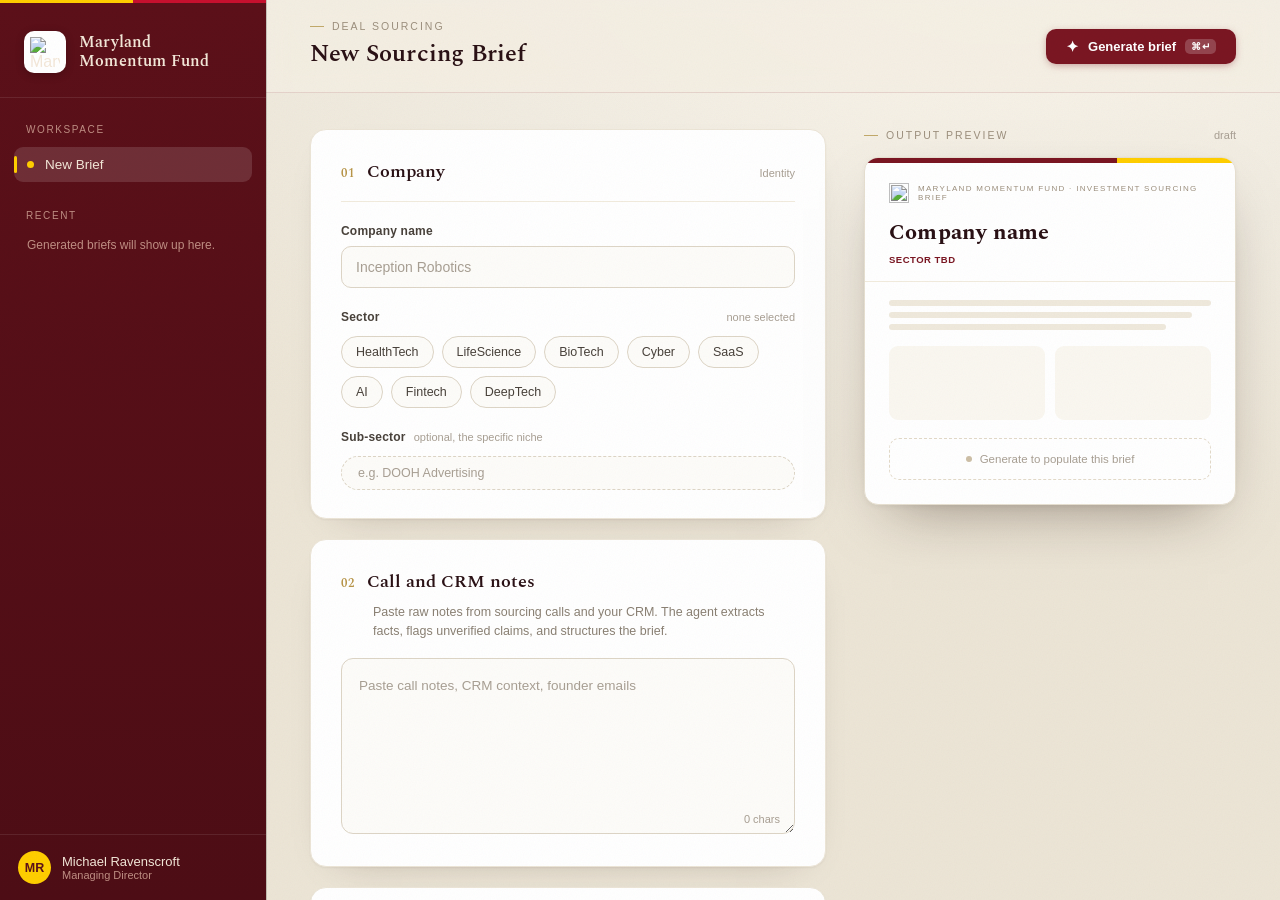
==== templates/index.html @ 8eee21df "add sector picker to the company card" ====
<!DOCTYPE html>
<html lang="en">
<head>
  <meta charset="utf-8">
  <meta name="viewport" content="width=device-width, initial-scale=1">
  <title>MMF Sourcing Brief Generator</title>
  <link rel="preconnect" href="https://fonts.googleapis.com">
  <link rel="preconnect" href="https://fonts.gstatic.com" crossorigin>
  <link href="https://fonts.googleapis.com/css2?family=Spectral:ital,wght@0,400;0,500;0,600;0,700;1,400&display=swap" rel="stylesheet">
  <link rel="stylesheet" href="/static/styles.css">
</head>
<body>
  <div class="grain"></div>
  <div class="app">

    <!-- sidebar -->
    <aside class="sidebar">
      <div class="sidebar_rule"></div>
      <div class="brand">
        <div class="brand_logo"><img src="/logo.png" alt="Maryland Momentum Fund"></div>
        <div class="brand_name"><span>Maryland</span><span>Momentum Fund</span></div>
      </div>

     <nav class="nav">
        <div class="nav_label">Workspace</div>
        <div class="nav_item active"><span class="nav_dot"></span> New Brief</div>
      </nav>

      <div class="recent">
        <div class="nav_label">Recent</div>
        <div class="recent_empty">Generated briefs will show up here.</div>
      </div>

      <div class="user">
        <div class="user_badge">MR</div>
        <div>
          <div class="user_name">Michael Ravenscroft</div>
          <div class="user_role">Managing Director</div>
        </div>
      </div>
    </aside>

    <!-- main -->
    <main class="main">
      <div class="topbar">
        <div class="topbar_head">
          <div class="eyebrow"><span class="eyebrow_tick"></span> Deal Sourcing</div>
          <h1>New Sourcing Brief</h1>
        </div>
        <button id="generate_btn" class="btn_primary" type="button">
          <span class="star">&#10022;</span>
          <span id="generate_label">Generate brief</span>
          <span class="kbd">&#8984;&#8629;</span>
        </button>
      </div>

      <div class="grid">

        <!-- form column -->
        <div class="form_col">

          <!-- 01 company -->
          <section class="card c1">
            <div class="card_head ruled">
              <span class="card_num">01</span>
              <h2 class="card_title">Company</h2>
              <span class="card_aside">Identity</span>
            </div>
            <label class="field">
              <span class="field_label">Company name</span>
              <input id="company" class="input" type="text" placeholder="Inception Robotics" autocomplete="off">
            </label>

            <div class="sector_row">
              <div class="sector_head">
                <span class="sector_label">Sector</span>
                <span id="sector_count" class="sector_count">none selected</span>
              </div>
              <div id="sector_chips" class="chips">
                <button class="chip" type="button" data-sector="HealthTech">HealthTech</button>
                <button class="chip" type="button" data-sector="LifeScience">LifeScience</button>
                <button class="chip" type="button" data-sector="BioTech">BioTech</button>
                <button class="chip" type="button" data-sector="Cyber">Cyber</button>
                <button class="chip" type="button" data-sector="SaaS">SaaS</button>
                <button class="chip" type="button" data-sector="AI">AI</button>
                <button class="chip" type="button" data-sector="Fintech">Fintech</button>
                <button class="chip" type="button" data-sector="DeepTech">DeepTech</button>
              </div>
            </div>

            <div class="subsector_row">
              <div class="subsector_head">
                <span class="sector_label">Sub-sector</span>
                <span class="subsector_hint">optional, the specific niche</span>
              </div>
              <input id="sector_sub" class="sub_input" type="text" placeholder="e.g. DOOH Advertising" autocomplete="off">
            </div>
          </section>

          <!-- 02 notes -->
          <section class="card c2">
            <div class="card_head">
              <span class="card_num">02</span>
              <h2 class="card_title">Call and CRM notes</h2>
            </div>
            <p class="card_sub">Paste raw notes from sourcing calls and your CRM. The agent extracts facts, flags unverified claims, and structures the brief.</p>
            <div class="notes_wrap">
              <textarea id="notes" class="textarea" placeholder="Paste call notes, CRM context, founder emails"></textarea>
              <div id="charcount" class="charcount">0 chars</div>
            </div>
          </section>

          <!-- 03 data room -->
          <section class="card c3">
            <div class="card_head">
              <span class="card_num">03</span>
              <h2 class="card_title">Data room</h2>
              <span id="file_summary" class="card_aside">no file</span>
            </div>
            <p class="card_sub">Attach a pitch deck or memo as a PDF. Office files are not read, export them to PDF first.</p>

            <div id="dropzone" class="dropzone">
              <div class="dropzone_icon">&#8593;</div>
              <div class="dropzone_main">Drop a PDF or <span class="link">browse</span></div>
              <div class="dropzone_hint">PDF only, up to 50 MB</div>
            </div>
            <input id="deck_input" type="file" accept="application/pdf" class="hidden">

            <div id="file_list" class="file_list"></div>
          </section>

        </div>

        <!-- preview column -->
        <div class="preview_col">
          <div class="preview_head">
            <span class="eyebrow"><span class="eyebrow_tick"></span> Output preview</span>
            <span id="preview_meta" class="preview_meta">draft</span>
          </div>

          <div class="doc_card">
            <div class="doc_rule"></div>
            <div class="doc_header">
              <div class="doc_brandline">
                <img src="/logo.png" alt="">
                <span>Maryland Momentum Fund &middot; Investment Sourcing Brief</span>
              </div>
              <div id="doc_name" class="doc_name">Company name</div>
              <div id="doc_sector" class="doc_sector">SECTOR TBD</div>
            </div>

            <!-- idle -->
            <div id="state_idle" class="doc_body">
              <div class="skeleton_lines">
                <div class="skeleton_line" style="width:100%"></div>
                <div class="skeleton_line" style="width:94%"></div>
                <div class="skeleton_line" style="width:86%"></div>
              </div>
              <div class="skeleton_blocks">
                <div class="skeleton_block"></div>
                <div class="skeleton_block"></div>
              </div>
              <div class="skeleton_note"><span class="dot"></span> Generate to populate this brief</div>
            </div>

            <!-- working -->
            <div id="state_working" class="doc_body hidden">
              <div class="working_bar"><i></i></div>
              <div class="working_label">Synthesizing brief. This can take up to 90 seconds.</div>
            </div>

            <!-- error -->
            <div id="state_error" class="doc_body hidden">
              <p id="error_text" class="error_box"></p>
            </div>

            <!-- done -->
            <div id="state_done" class="hidden">
              <embed id="pdf_embed" class="embed_frame" type="application/pdf">
            </div>
          </div>
        </div>

      </div>
    </main>
  </div>

  <script src="/static/app.js"></script>
</body>
</html>
---- static/styles.css ----
/*
MMF sourcing brief generator. Web front end styles.

Ports the approved mockup into reusable classes. Palette and type are fixed
here so the page reads as one branded surface. Maroon and gold are the fund
marks, Spectral is the display face, and the cards float on a warm cream field.
*/

/* design tokens */
:root {
  --bg: #f1ece1;
  --ink: #211d1a;
  --ink_soft: #48413a;
  --muted: #8a8073;
  --faint: #a89f93;
  --line: #ece5d7;
  --field_line: #ddd5c6;
  --field_bg: #fdfcf9;
  --card: #ffffff;
  --maroon: #7a1622;
  --maroon_deep: #5c1019;
  --maroon_deeper: #4d0d15;
  --gold: #ffce00;
  --gold_ink: #b89548;
  --gold_rule: #c2a96a;
  --green: #1f7a4d;
  --side_text: #f3e7d8;
  --side_muted: #bf8e83;
  --serif: 'Spectral', Georgia, serif;
  --sans: 'Helvetica Neue', Helvetica, Arial, sans-serif;
}

/* base reset */
* { box-sizing: border-box; }
html, body { margin: 0; padding: 0; }
body {
  font-family: var(--sans);
  color: var(--ink);
  background:
    radial-gradient(1100px 620px at 78% -8%, #fbf6ec 0%, #f1ece1 52%, #ece5d6 100%);
  min-height: 100vh;
}
::placeholder { color: var(--faint); }
textarea, input, button, select { font-family: inherit; }
textarea:focus, input:focus { outline: none; }
button { font-family: inherit; }

/* keyframes */
@keyframes mmf_up { from { opacity: 0; transform: translateY(14px); } to { opacity: 1; transform: translateY(0); } }
@keyframes mmf_fade { from { opacity: 0; } to { opacity: 1; } }
@keyframes mmf_spin { to { transform: rotate(360deg); } }
@keyframes mmf_indeterminate {
  0% { left: -40%; width: 40%; }
  50% { left: 30%; width: 45%; }
  100% { left: 100%; width: 40%; }
}
@media (prefers-reduced-motion: reduce) {
  * { animation: none !important; transition: none !important; }
}

/* page frame */
.app {
  display: flex;
  min-height: 100vh;
  width: 100%;
  position: relative;
}

/* grain overlay */
.grain {
  position: fixed;
  inset: 0;
  pointer-events: none;
  z-index: 50;
  opacity: 0.05;
  mix-blend-mode: multiply;
  background-image: url('data:image/svg+xml;utf8,<svg xmlns=%22http://www.w3.org/2000/svg%22 width=%22160%22 height=%22160%22><filter id=%22n%22><feTurbulence type=%22fractalNoise%22 baseFrequency=%220.85%22 numOctaves=%222%22 stitchTiles=%22stitch%22/></filter><rect width=%22100%25%22 height=%22100%25%22 filter=%22url(%23n)%22/></svg>');
}

/* sidebar */
.sidebar {
  width: 266px;
  flex: none;
  background: linear-gradient(180deg, var(--maroon_deep) 0%, var(--maroon_deeper) 100%);
  color: var(--side_text);
  display: flex;
  flex-direction: column;
  position: relative;
  z-index: 2;
  box-shadow: 1px 0 0 rgba(0,0,0,0.18);
}
.sidebar_rule {
  height: 3px;
  background: linear-gradient(90deg, var(--gold) 0 50%, #c8102e 50% 100%);
}
.brand {
  padding: 28px 24px 24px;
  display: flex;
  align-items: center;
  gap: 13px;
  border-bottom: 1px solid rgba(255,255,255,0.09);
}
.brand_logo {
  width: 42px;
  height: 42px;
  flex: none;
  background: #fff;
  border-radius: 10px;
  display: flex;
  align-items: center;
  justify-content: center;
  box-shadow: 0 2px 8px rgba(0,0,0,0.22);
}
.brand_logo img { width: 30px; height: 30px; display: block; }
.brand_name { line-height: 1.16; }
.brand_name span {
  display: block;
  font-family: var(--serif);
  font-weight: 600;
  font-size: 16px;
  letter-spacing: 0.2px;
}
.nav { padding: 20px 14px 8px; display: flex; flex-direction: column; gap: 3px; }
.nav_label {
  font-size: 10px;
  letter-spacing: 1.6px;
  text-transform: uppercase;
  color: var(--side_muted);
  padding: 6px 12px 9px;
}
.nav_item {
  display: flex;
  align-items: center;
  gap: 11px;
  padding: 10px 13px;
  border-radius: 9px;
  color: #e7d3c4;
  font-size: 13.5px;
  cursor: pointer;
  transition: background .14s;
  position: relative;
}
.nav_item:hover { background: rgba(255,255,255,0.07); }
.nav_item.active { background: rgba(255,255,255,0.13); font-weight: 500; color: var(--side_text); }
.nav_item.active::before {
  content: "";
  position: absolute;
  left: 0; top: 9px; bottom: 9px;
  width: 3px; border-radius: 3px;
  background: var(--gold);
}
.nav_dot { width: 7px; height: 7px; border-radius: 50%; background: rgba(255,255,255,0.32); }
.nav_item.active .nav_dot { background: var(--gold); }
.recent { padding: 14px 14px; }
.recent_empty {
  font-size: 12px;
  color: var(--side_muted);
  padding: 6px 13px 10px;
  line-height: 1.5;
}
.user {
  margin-top: auto;
  padding: 16px 18px;
  border-top: 1px solid rgba(255,255,255,0.09);
  display: flex;
  align-items: center;
  gap: 11px;
}
.user_badge {
  width: 33px; height: 33px;
  border-radius: 50%;
  background: var(--gold);
  color: var(--maroon_deep);
  display: flex; align-items: center; justify-content: center;
  font-weight: 700; font-size: 12.5px;
}
.user_name { font-size: 13px; font-weight: 500; color: var(--side_text); }
.user_role { font-size: 11px; color: var(--side_muted); }

/* main column */
.main {
  flex: 1;
  min-width: 0;
  max-height: 100vh;
  overflow-y: auto;
  position: relative;
  z-index: 1;
}
.topbar {
  display: flex;
  align-items: center;
  justify-content: space-between;
  padding: 20px 44px;
  border-bottom: 1px solid rgba(122,22,34,0.12);
  background: rgba(244,239,229,0.78);
  position: sticky;
  top: 0;
  backdrop-filter: saturate(150%) blur(10px);
  z-index: 8;
}
.eyebrow {
  font-size: 10.5px;
  letter-spacing: 2px;
  text-transform: uppercase;
  color: #9c8f7d;
  display: flex;
  align-items: center;
  gap: 8px;
}
.eyebrow_tick { width: 14px; height: 1px; background: var(--gold_rule); }
.topbar h1 {
  font-family: var(--serif);
  font-weight: 600;
  font-size: 24px;
  margin: 4px 0 0;
  color: #2a1115;
  letter-spacing: 0.2px;
}
.topbar_head { animation: mmf_up .55s .02s both; }

/* buttons */
.btn_primary {
  border: none;
  background: var(--maroon);
  color: #fff;
  font-size: 13px;
  font-weight: 600;
  padding: 10px 20px;
  border-radius: 10px;
  cursor: pointer;
  display: flex;
  align-items: center;
  gap: 9px;
  box-shadow: 0 2px 8px -2px rgba(122,22,34,0.5);
  transition: filter .14s;
  animation: mmf_up .55s .06s both;
}
.btn_primary:hover { filter: brightness(1.06); }
.btn_primary:disabled { background: #9b6a72; cursor: default; filter: none; }
.btn_primary .star { font-size: 15px; line-height: 1; }
.btn_primary .ring {
  width: 13px; height: 13px;
  border-radius: 50%;
  border: 2px solid #fff;
  border-top-color: transparent;
  display: inline-block;
  animation: mmf_spin .7s linear infinite;
}
.kbd {
  font-size: 10px;
  font-weight: 600;
  background: rgba(255,255,255,0.2);
  border-radius: 5px;
  padding: 2px 6px;
  letter-spacing: 0.4px;
}

/* content grid */
.grid {
  display: grid;
  grid-template-columns: minmax(0,1fr) 372px;
  gap: 38px;
  padding: 36px 44px 72px;
  align-items: start;
  max-width: 1320px;
}
.form_col { display: flex; flex-direction: column; gap: 20px; }

/* cards */
.card {
  background: var(--card);
  border: 1px solid var(--line);
  border-radius: 16px;
  padding: 28px 30px;
  box-shadow: 0 1px 2px rgba(40,28,12,0.05), 0 14px 40px -30px rgba(40,20,8,0.4);
  transition: box-shadow .2s;
  animation: mmf_up .6s both;
}
.card:hover { box-shadow: 0 1px 2px rgba(40,28,12,0.05), 0 22px 50px -28px rgba(40,20,8,0.45); }
.card.c1 { animation-delay: .08s; }
.card.c2 { animation-delay: .14s; }
.card.c3 { animation-delay: .2s; }
.card_head {
  display: flex;
  align-items: baseline;
  gap: 12px;
  margin-bottom: 8px;
}
.card_head.ruled {
  margin-bottom: 22px;
  padding-bottom: 16px;
  border-bottom: 1px solid #f1ebdd;
}
.card_num {
  font-family: var(--serif);
  font-size: 12px;
  font-weight: 600;
  color: var(--gold_ink);
  letter-spacing: 1px;
}
.card_title {
  font-family: var(--serif);
  font-size: 18px;
  font-weight: 600;
  margin: 0;
  color: #2a1115;
}
.card_aside { margin-left: auto; font-size: 11px; color: var(--faint); }
.card_sub {
  margin: 0 0 16px 32px;
  font-size: 12.5px;
  color: var(--muted);
  line-height: 1.55;
}

/* fields */
.field { display: flex; flex-direction: column; gap: 8px; }
.field_label {
  font-size: 12px;
  font-weight: 600;
  color: var(--ink_soft);
  letter-spacing: 0.2px;
}
.input {
  border: 1px solid var(--field_line);
  border-radius: 10px;
  padding: 12px 14px;
  font-size: 14px;
  color: var(--ink);
  background: var(--field_bg);
  transition: all .14s;
  width: 100%;
}
.input:focus {
  border-color: var(--maroon);
  box-shadow: 0 0 0 3px rgba(122,22,34,0.10);
  background: #fff;
}
.notes_wrap { position: relative; }
.textarea {
  width: 100%;
  min-height: 176px;
  resize: vertical;
  border: 1px solid var(--field_line);
  border-radius: 12px;
  padding: 16px 17px;
  font-size: 13.5px;
  line-height: 1.65;
  color: var(--ink);
  background: var(--field_bg);
  transition: all .14s;
}
.textarea:focus {
  border-color: var(--maroon);
  box-shadow: 0 0 0 3px rgba(122,22,34,0.10);
  background: #fff;
}
.charcount {
  position: absolute;
  right: 15px;
  bottom: 13px;
  font-size: 11px;
  color: var(--faint);
}

/* data room dropzone */
.dropzone {
  border: 1.5px dashed #d3c7b1;
  border-radius: 13px;
  background: #fbf9f3;
  padding: 26px;
  text-align: center;
  cursor: pointer;
  transition: all .15s;
}
.dropzone:hover { border-color: var(--maroon); background: #fbf3ec; }
.dropzone.over { border-color: var(--maroon); background: #fbf3ec; }
.dropzone_icon {
  width: 44px; height: 44px;
  border-radius: 11px;
  background: #f1ece0;
  display: flex; align-items: center; justify-content: center;
  margin: 0 auto 12px;
  font-size: 20px;
  color: var(--maroon);
}
.dropzone_main { font-size: 13.5px; color: #3f372f; font-weight: 500; }
.dropzone_main .link { color: var(--maroon); text-decoration: underline; }
.dropzone_hint { font-size: 11.5px; color: var(--faint); margin-top: 5px; }
.file_list { display: flex; flex-direction: column; gap: 9px; margin-top: 16px; }
.file_row {
  display: flex;
  align-items: center;
  gap: 13px;
  border: 1px solid var(--line);
  border-radius: 11px;
  padding: 12px 14px;
  background: var(--field_bg);
  animation: mmf_fade .3s both;
}
.file_ext {
  width: 38px; height: 38px;
  flex: none;
  border-radius: 9px;
  background: #f3ece0;
  color: var(--maroon);
  display: flex; align-items: center; justify-content: center;
  font-size: 10px; font-weight: 700; letter-spacing: 0.5px;
}
.file_meta { flex: 1; min-width: 0; }
.file_name {
  font-size: 13px; font-weight: 500; color: #2c2620;
  white-space: nowrap; overflow: hidden; text-overflow: ellipsis;
}
.file_sub { font-size: 11px; color: var(--faint); margin-top: 2px; }
.file_remove {
  border: none; background: none;
  color: #b9afa0; cursor: pointer;
  font-size: 18px; line-height: 1;
  padding: 4px; border-radius: 6px;
  transition: all .12s;
}
.file_remove:hover { background: #f3ece0; color: var(--maroon); }

/* preview column */
.preview_col {
  position: sticky;
  top: 100px;
  display: flex;
  flex-direction: column;
  gap: 16px;
  animation: mmf_up .6s .3s both;
}
.preview_head {
  display: flex;
  align-items: center;
  justify-content: space-between;
}
.preview_meta { font-size: 11px; color: var(--faint); }
.doc_card {
  background: #fff;
  border: 1px solid #e6dfd0;
  border-radius: 14px;
  box-shadow: 0 24px 60px -28px rgba(40,20,8,0.5), 0 2px 6px rgba(40,20,8,0.06);
  overflow: hidden;
  position: relative;
}
.doc_rule { height: 5px; background: linear-gradient(90deg, var(--maroon) 0 68%, var(--gold) 68% 100%); }
.doc_header { padding: 20px 24px 14px; border-bottom: 1px solid #f1ebdd; }
.doc_brandline { display: flex; align-items: center; gap: 9px; }
.doc_brandline img { width: 20px; height: 20px; }
.doc_brandline span {
  font-size: 8px; letter-spacing: 1.3px;
  color: #9c8f7d; text-transform: uppercase;
}
.doc_name {
  font-family: var(--serif);
  font-size: 22px; font-weight: 700;
  color: #2a1115; margin-top: 13px;
  letter-spacing: 0.2px;
}
.doc_sector {
  font-size: 9.5px; color: var(--maroon);
  font-weight: 600; letter-spacing: 0.5px;
  margin-top: 4px; line-height: 1.5;
}

/* preview body states */
.doc_body { padding: 18px 24px 24px; }
.skeleton_lines { display: flex; flex-direction: column; gap: 6px; }
.skeleton_line { height: 6px; border-radius: 3px; background: #efe9dc; }
.skeleton_blocks { display: grid; grid-template-columns: 1fr 1fr; gap: 10px; margin-top: 16px; }
.skeleton_block { background: #faf7f0; border-radius: 9px; height: 74px; }
.skeleton_note {
  margin-top: 18px;
  display: flex; align-items: center; justify-content: center;
  gap: 8px; padding: 14px;
  border: 1px dashed #e2d9c8; border-radius: 10px;
  color: var(--faint); font-size: 11.5px;
}
.skeleton_note .dot { width: 6px; height: 6px; border-radius: 50%; background: #cdbfa6; }

.working_bar {
  position: relative;
  height: 4px;
  border-radius: 3px;
  background: #f1ebdd;
  overflow: hidden;
}
.working_bar i {
  position: absolute;
  top: 0; bottom: 0;
  border-radius: 3px;
  background: linear-gradient(90deg, var(--maroon), #b8860b);
  animation: mmf_indeterminate 1.3s ease-in-out infinite;
}
.working_label {
  font-size: 11px;
  color: #9c8f7d;
  margin-top: 9px;
  letter-spacing: 0.3px;
}

.embed_frame {
  width: 100%;
  height: 540px;
  border: none;
  display: block;
  background: #f6f1e7;
}
.error_box {
  margin: 0;
  padding: 14px 16px;
  border: 1px solid #e7c9c1;
  border-radius: 10px;
  background: #fbf1ee;
  color: #7a1622;
  font-size: 12.5px;
  line-height: 1.5;
}

/* utility to toggle states */
.hidden { display: none !important; }

/* responsive */
@media (max-width: 1080px) {
  .grid { grid-template-columns: 1fr; }
  .preview_col { position: static; top: auto; }
}
@media (max-width: 720px) {
  .sidebar { display: none; }
  .topbar { padding: 16px 20px; }
  .grid { padding: 24px 20px 56px; }
}

/* sector picker */
.sector_row { margin-top: 22px; }
.sector_head { display: flex; align-items: center; justify-content: space-between; margin-bottom: 12px; }
.sector_label { font-size: 12px; font-weight: 600; color: var(--ink_soft); letter-spacing: 0.2px; }
.sector_count { font-size: 11px; color: var(--faint); }
.chips { display: flex; flex-wrap: wrap; gap: 8px; }
.chip {
  border: 1px solid var(--field_line);
  background: var(--field_bg);
  color: var(--ink_soft);
  font-size: 12.5px;
  font-weight: 500;
  padding: 8px 14px;
  border-radius: 999px;
  cursor: pointer;
  transition: all .14s;
}
.chip:hover { border-color: var(--maroon); color: var(--maroon); }
.chip.active {
  background: var(--maroon);
  border-color: var(--maroon);
  color: #fff;
  box-shadow: 0 2px 8px -3px rgba(122,22,34,0.5);
}
.subsector_row { margin-top: 22px; }
.subsector_head { display: flex; align-items: baseline; gap: 8px; margin-bottom: 12px; }
.subsector_hint { font-size: 11px; color: var(--faint); }
.sub_input {
  width: 100%;
  border: 1px dashed var(--field_line);
  border-radius: 999px;
  padding: 9px 16px;
  font-size: 12.5px;
  color: var(--ink);
  background: var(--field_bg);
  transition: all .14s;
}
.sub_input:focus {
  border-style: solid;
  border-color: var(--maroon);
  box-shadow: 0 0 0 3px rgba(122,22,34,0.10);
  background: #fff;
}
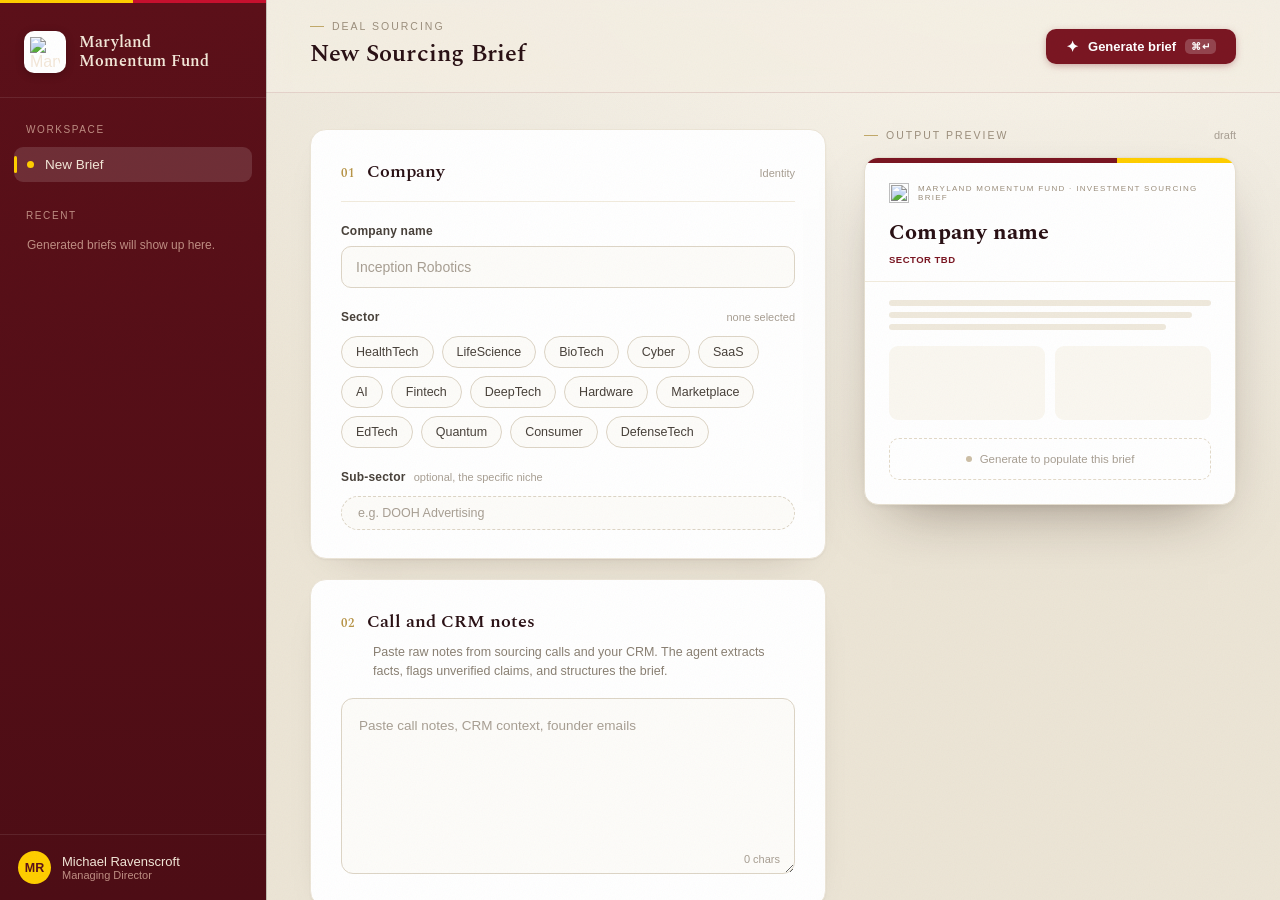
==== commit 79753bee: "add more sector options" ====
--- a/templates/index.html
+++ b/templates/index.html
@@ -85,6 +85,12 @@
                 <button class="chip" type="button" data-sector="AI">AI</button>
                 <button class="chip" type="button" data-sector="Fintech">Fintech</button>
                 <button class="chip" type="button" data-sector="DeepTech">DeepTech</button>
+                <button class="chip" type="button" data-sector="Hardware">Hardware</button>
+                <button class="chip" type="button" data-sector="Marketplace">Marketplace</button>
+                <button class="chip" type="button" data-sector="EdTech">EdTech</button>
+                <button class="chip" type="button" data-sector="Quantum">Quantum</button>
+                <button class="chip" type="button" data-sector="Consumer">Consumer</button>
+                <button class="chip" type="button" data-sector="DefenseTech">DefenseTech</button>
               </div>
             </div>
 
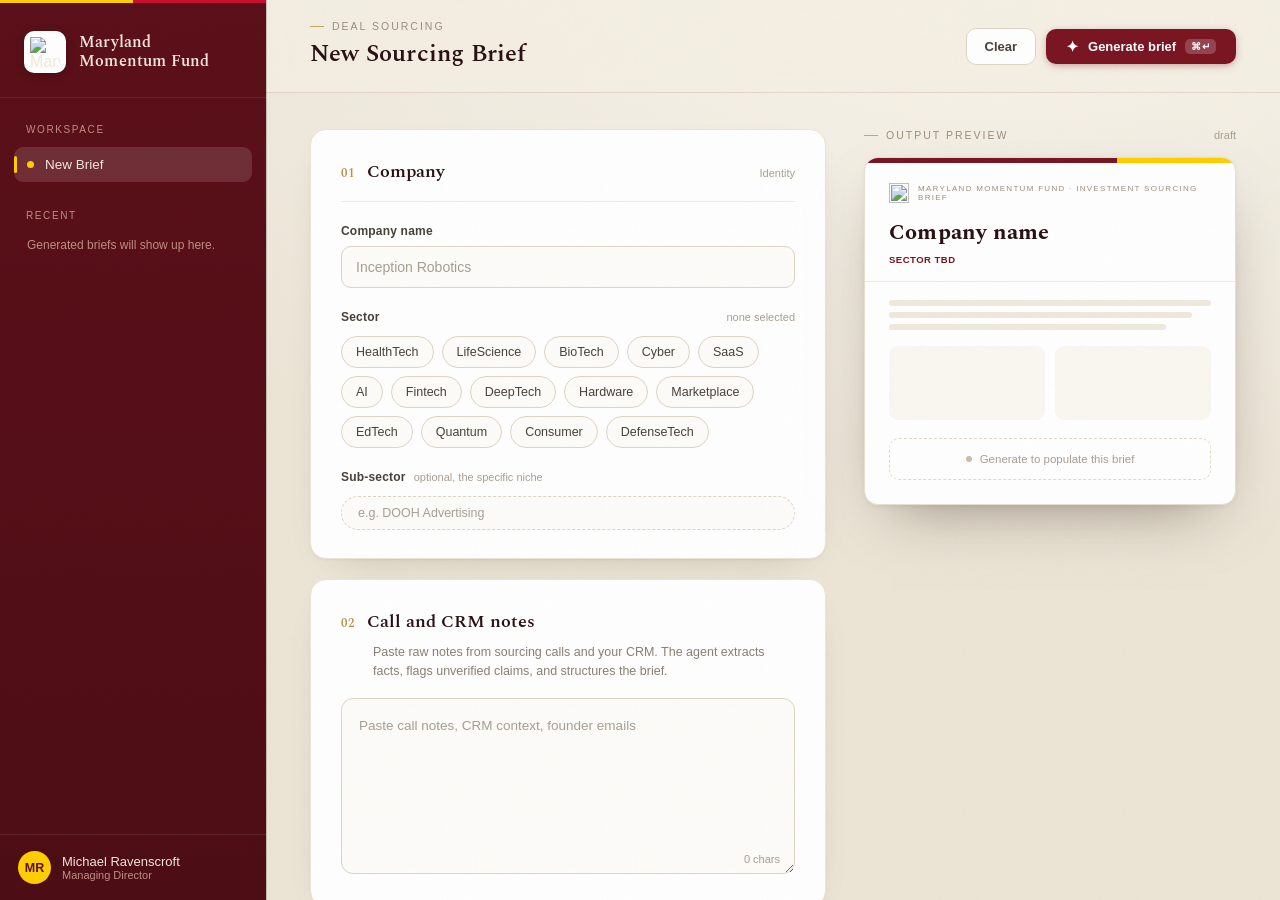
==== commit b001ef83: "add clear button to the top bar" ====
--- a/templates/index.html
+++ b/templates/index.html
@@ -47,11 +47,14 @@
           <div class="eyebrow"><span class="eyebrow_tick"></span> Deal Sourcing</div>
           <h1>New Sourcing Brief</h1>
         </div>
-        <button id="generate_btn" class="btn_primary" type="button">
-          <span class="star">&#10022;</span>
-          <span id="generate_label">Generate brief</span>
-          <span class="kbd">&#8984;&#8629;</span>
-        </button>
+        <div class="topbar_actions">
+          <button id="clear_btn" class="btn_secondary" type="button">Clear</button>
+          <button id="generate_btn" class="btn_primary" type="button">
+            <span class="star">&#10022;</span>
+            <span id="generate_label">Generate brief</span>
+            <span class="kbd">&#8984;&#8629;</span>
+          </button>
+        </div>
       </div>
 
       <div class="grid">
--- a/static/styles.css
+++ b/static/styles.css
@@ -575,4 +575,20 @@
   border-color: var(--maroon);
   box-shadow: 0 0 0 3px rgba(122,22,34,0.10);
   background: #fff;
-}+}
+
+/* secondary button and top bar actions */
+.topbar_actions { display: flex; align-items: center; gap: 10px; }
+.btn_secondary {
+  border: 1px solid var(--field_line);
+  background: #fff;
+  color: var(--ink_soft);
+  font-size: 13px;
+  font-weight: 600;
+  padding: 10px 18px;
+  border-radius: 10px;
+  cursor: pointer;
+  transition: all .14s;
+  animation: mmf_up .55s .04s both;
+}
+.btn_secondary:hover { border-color: #c8bda9; background: #fbf9f3; }
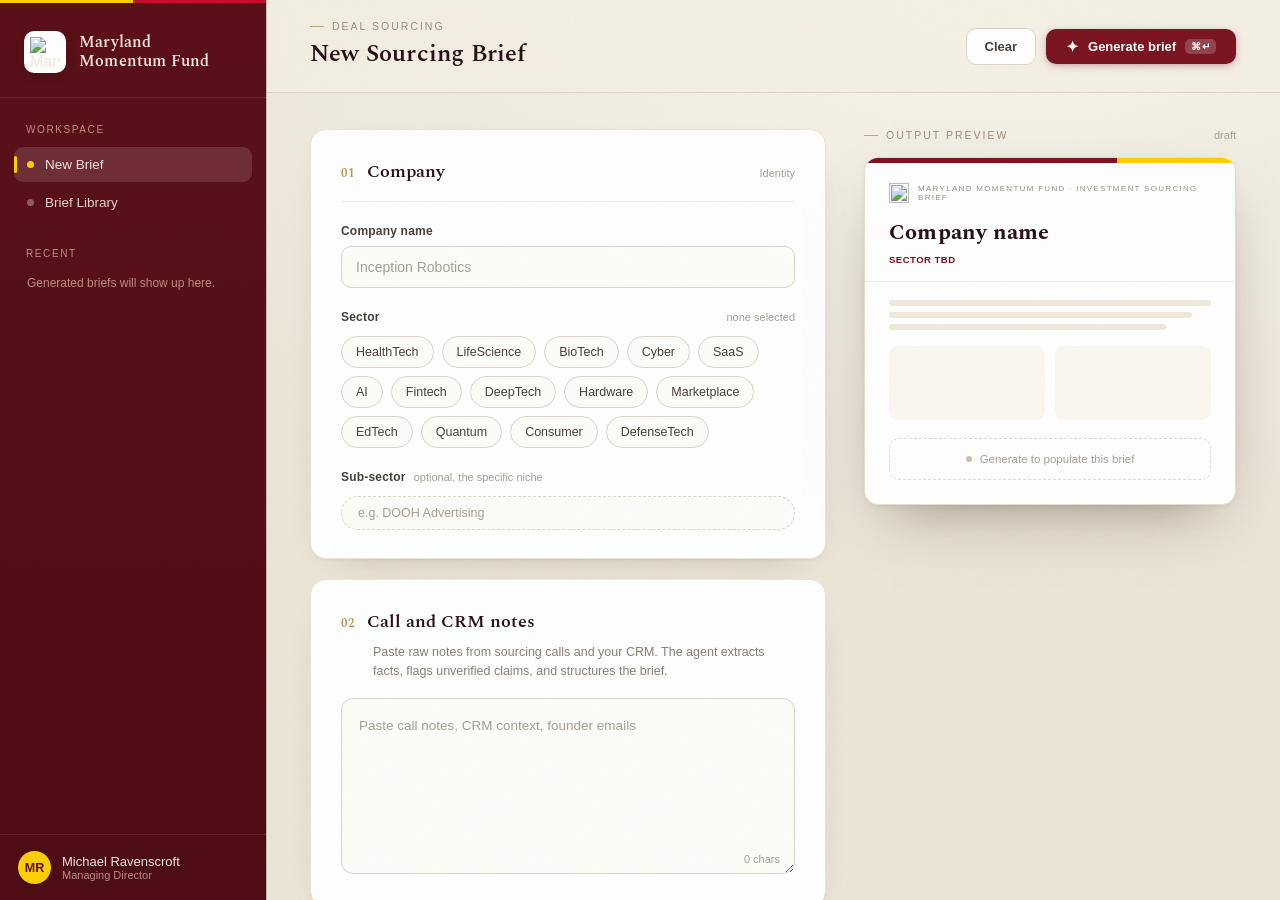
==== commit b4cdd149: "add the library view and recent container to the page" ====
--- a/templates/index.html
+++ b/templates/index.html
@@ -23,12 +23,15 @@
 
      <nav class="nav">
         <div class="nav_label">Workspace</div>
-        <div class="nav_item active"><span class="nav_dot"></span> New Brief</div>
+        <div class="nav_item active" data-view="new"><span class="nav_dot"></span> New Brief</div>
+        <div class="nav_item" data-view="library"><span class="nav_dot"></span> Brief Library</div>
       </nav>
 
       <div class="recent">
         <div class="nav_label">Recent</div>
-        <div class="recent_empty">Generated briefs will show up here.</div>
+        <div id="recent_list">
+          <div class="recent_empty">Generated briefs will show up here.</div>
+        </div>
       </div>
 
       <div class="user">
@@ -57,7 +60,7 @@
         </div>
       </div>
 
-      <div class="grid">
+      <div id="view_new" class="grid">
 
         <!-- form column -->
         <div class="form_col">
@@ -138,6 +141,38 @@
             <div id="file_list" class="file_list"></div>
           </section>
 
+          <!-- 04 attribution -->
+          <section class="card c4">
+            <div class="card_head ruled">
+              <span class="card_num">04</span>
+              <h2 class="card_title">Attribution and call</h2>
+            </div>
+
+            <div class="attr_grid">
+              <label class="field">
+                <span class="field_label">Prepared by</span>
+                <input id="prepared_by" class="input" type="text" value="Michael Ravenscroft, MD" autocomplete="off">
+              </label>
+              <label class="field">
+                <span class="field_label">Contributing analyst</span>
+                <input id="analyst" class="input" type="text" value="Kenneth Yeaher, Associate" autocomplete="off">
+              </label>
+            </div>
+
+            <div class="rec_row">
+              <div class="sector_head">
+                <span class="sector_label">Recommendation</span>
+                <span id="rec_count" class="sector_count">no decision recorded</span>
+              </div>
+              <div id="rec_grid" class="rec_grid">
+                <button class="rec_chip" type="button" data-rec="advance"><span class="rec_dot"></span> Advance</button>
+                <button class="rec_chip" type="button" data-rec="track"><span class="rec_dot"></span> Track</button>
+                <button class="rec_chip" type="button" data-rec="partner meeting"><span class="rec_dot"></span> Partner meeting</button>
+                <button class="rec_chip" type="button" data-rec="pass"><span class="rec_dot"></span> Pass</button>
+              </div>
+            </div>
+          </section>
+
         </div>
 
         <!-- preview column -->
@@ -185,11 +220,45 @@
 
             <!-- done -->
             <div id="state_done" class="hidden">
+              <div class="done_bar">
+                <span class="done_check">&#10003;</span>
+                <div>
+                  <div class="done_title">Brief ready</div>
+                  <div class="done_sub">2 page PDF, generated just now</div>
+                </div>
+              </div>
+              <button id="download_btn" class="download_btn" type="button">&#8595; Download PDF</button>
               <embed id="pdf_embed" class="embed_frame" type="application/pdf">
             </div>
           </div>
         </div>
 
+      </div>
+
+      <!-- library view, hidden until the library nav is selected -->
+      <div id="view_library" class="library_col hidden">
+        <div class="library_head">
+          <div class="eyebrow"><span class="eyebrow_tick"></span> Saved work</div>
+          <h1 class="library_title">Brief Library</h1>
+          <div id="library_count" class="library_count">Loading briefs.</div>
+        </div>
+        <div id="library_list" class="library_list"></div>
+        <div id="library_empty" class="library_empty hidden">
+          No briefs saved yet. Generate one from the New Brief tab and it will appear here.
+        </div>
+      </div>
+
+      <!-- library view, hidden until the library nav is selected -->
+      <div id="view_library" class="library_col hidden">
+        <div class="library_head">
+          <div class="eyebrow"><span class="eyebrow_tick"></span> Saved work</div>
+          <h1 class="library_title">Brief Library</h1>
+          <div id="library_count" class="library_count">Loading briefs.</div>
+        </div>
+        <div id="library_list" class="library_list"></div>
+        <div id="library_empty" class="library_empty hidden">
+          No briefs saved yet. Generate one from the New Brief tab and it will appear here.
+        </div>
       </div>
     </main>
   </div>
--- a/static/styles.css
+++ b/static/styles.css
@@ -591,4 +591,184 @@
   transition: all .14s;
   animation: mmf_up .55s .04s both;
 }
-.btn_secondary:hover { border-color: #c8bda9; background: #fbf9f3; }+.btn_secondary:hover { border-color: #c8bda9; background: #fbf9f3; }
+
+/* done state actions in the preview pane */
+.done_bar {
+  display: flex;
+  align-items: center;
+  gap: 11px;
+  padding: 16px 24px 4px;
+}
+.done_check {
+  width: 30px;
+  height: 30px;
+  flex: none;
+  border-radius: 50%;
+  background: #e8f3ec;
+  color: var(--green);
+  display: flex;
+  align-items: center;
+  justify-content: center;
+  font-size: 15px;
+}
+.done_title { font-size: 13px; font-weight: 600; color: #2c2620; }
+.done_sub { font-size: 11.5px; color: #9c8f7d; }
+.download_btn {
+  margin: 12px 24px 4px;
+  width: calc(100% - 48px);
+  border: none;
+  background: var(--maroon);
+  color: #fff;
+  font-size: 13.5px;
+  font-weight: 600;
+  padding: 12px;
+  border-radius: 11px;
+  cursor: pointer;
+  display: flex;
+  align-items: center;
+  justify-content: center;
+  gap: 9px;
+  box-shadow: 0 6px 18px -8px rgba(122,22,34,0.6);
+  transition: filter .14s;
+}
+.download_btn:hover { filter: brightness(1.06); }
+
+/* attribution card */
+.card.c4 { animation-delay: .26s; }
+.attr_grid { display: grid; grid-template-columns: 1fr 1fr; gap: 16px; }
+.rec_row { margin-top: 22px; }
+.rec_grid { display: grid; grid-template-columns: repeat(4, 1fr); gap: 9px; }
+.rec_chip {
+  display: flex;
+  align-items: center;
+  justify-content: center;
+  gap: 8px;
+  border: 1px solid var(--field_line);
+  background: var(--field_bg);
+  color: var(--ink_soft);
+  font-size: 12.5px;
+  font-weight: 600;
+  padding: 11px 8px;
+  border-radius: 11px;
+  cursor: pointer;
+  transition: all .12s;
+  text-align: center;
+}
+.rec_chip:hover { border-color: #c8bda9; background: #fbf9f3; }
+.rec_dot { width: 8px; height: 8px; border-radius: 50%; flex: none; }
+.rec_chip[data-rec="advance"] .rec_dot { background: #1f7a4d; }
+.rec_chip[data-rec="track"] .rec_dot { background: #b8860b; }
+.rec_chip[data-rec="partner meeting"] .rec_dot { background: #7a1622; }
+.rec_chip[data-rec="pass"] .rec_dot { background: #9c8f7d; }
+.rec_chip.active { color: #fff; border-color: transparent; }
+.rec_chip.active .rec_dot { background: #fff; }
+.rec_chip[data-rec="advance"].active { background: #1f7a4d; }
+.rec_chip[data-rec="track"].active { background: #b8860b; }
+.rec_chip[data-rec="partner meeting"].active { background: #7a1622; }
+.rec_chip[data-rec="pass"].active { background: #9c8f7d; }
+@media (max-width: 560px) {
+  .attr_grid { grid-template-columns: 1fr; }
+  .rec_grid { grid-template-columns: 1fr 1fr; }
+}
+
+/* recent list in the sidebar */
+.recent_item {
+  display: block;
+  width: 100%;
+  text-align: left;
+  border: none;
+  background: none;
+  cursor: pointer;
+  padding: 9px 13px;
+  border-radius: 9px;
+  transition: background .14s;
+}
+.recent_item:hover { background: rgba(255,255,255,0.07); }
+.recent_name {
+  font-size: 13px;
+  font-weight: 600;
+  color: var(--side_text);
+  white-space: nowrap;
+  overflow: hidden;
+  text-overflow: ellipsis;
+}
+.recent_sub {
+  font-size: 11px;
+  color: var(--side_muted);
+  margin-top: 2px;
+}
+
+/* brief library view in the main column */
+.library_col { padding: 36px 44px 72px; max-width: 900px; animation: mmf_up .5s both; }
+.library_head { margin-bottom: 24px; }
+.library_title {
+  font-family: var(--serif);
+  font-weight: 600;
+  font-size: 24px;
+  margin: 4px 0 0;
+  color: #2a1115;
+  letter-spacing: 0.2px;
+}
+.library_count { font-size: 12px; color: var(--muted); margin-top: 6px; }
+.library_list { display: flex; flex-direction: column; gap: 12px; }
+.library_row {
+  display: flex;
+  align-items: center;
+  gap: 16px;
+  background: var(--card);
+  border: 1px solid var(--line);
+  border-radius: 13px;
+  padding: 16px 20px;
+  cursor: pointer;
+  text-align: left;
+  width: 100%;
+  transition: box-shadow .18s, border-color .18s;
+  animation: mmf_fade .3s both;
+}
+.library_row:hover {
+  border-color: var(--gold_rule);
+  box-shadow: 0 14px 36px -26px rgba(40,20,8,0.5);
+}
+.library_mark {
+  width: 40px;
+  height: 40px;
+  flex: none;
+  border-radius: 10px;
+  background: #f3ece0;
+  color: var(--maroon);
+  display: flex;
+  align-items: center;
+  justify-content: center;
+  font-family: var(--serif);
+  font-weight: 700;
+  font-size: 16px;
+}
+.library_meta { flex: 1; min-width: 0; }
+.library_name {
+  font-family: var(--serif);
+  font-size: 16px;
+  font-weight: 600;
+  color: #2a1115;
+  white-space: nowrap;
+  overflow: hidden;
+  text-overflow: ellipsis;
+}
+.library_sub { font-size: 12px; color: var(--muted); margin-top: 3px; }
+.library_rec {
+  font-size: 11px;
+  font-weight: 600;
+  letter-spacing: 0.3px;
+  padding: 5px 11px;
+  border-radius: 999px;
+  flex: none;
+  color: var(--ink_soft);
+  background: #f3ece0;
+}
+.library_empty {
+  text-align: center;
+  padding: 60px 20px;
+  color: var(--muted);
+  font-size: 13.5px;
+  line-height: 1.6;
+}
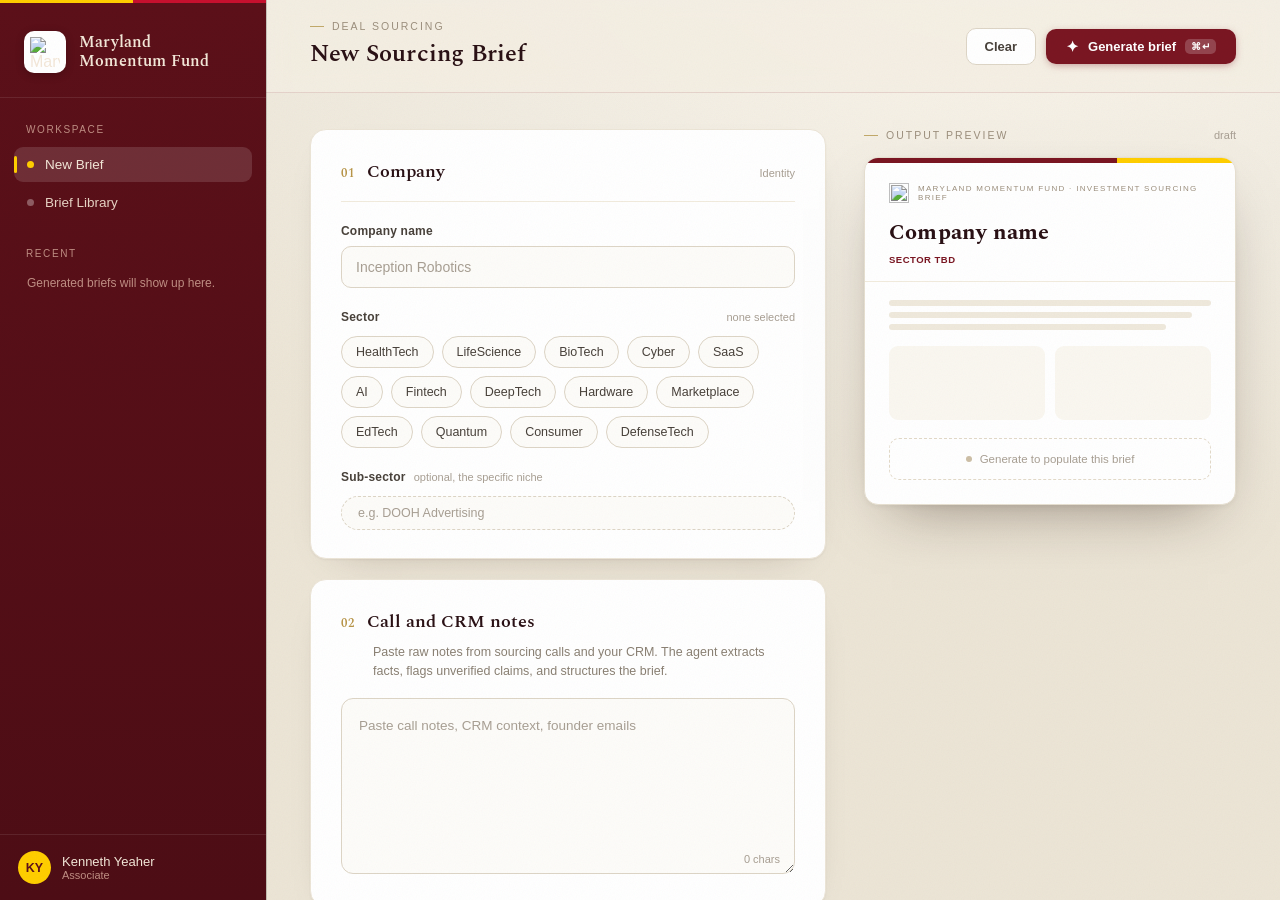
==== commit 1ff16198: "Remove Michael Ravenscroft from the footer and sidebar" ====
--- a/templates/index.html
+++ b/templates/index.html
@@ -35,10 +35,10 @@
       </div>
 
       <div class="user">
-        <div class="user_badge">MR</div>
+        <div class="user_badge">KY</div>
         <div>
-          <div class="user_name">Michael Ravenscroft</div>
-          <div class="user_role">Managing Director</div>
+          <div class="user_name">Kenneth Yeaher</div>
+          <div class="user_role">Associate</div>
         </div>
       </div>
     </aside>
@@ -151,7 +151,7 @@
             <div class="attr_grid">
               <label class="field">
                 <span class="field_label">Prepared by</span>
-                <input id="prepared_by" class="input" type="text" value="Michael Ravenscroft, MD" autocomplete="off">
+                <input id="prepared_by" class="input" type="text" value="" placeholder="Optional" autocomplete="off">
               </label>
               <label class="field">
                 <span class="field_label">Contributing analyst</span>
@@ -167,7 +167,6 @@
               <div id="rec_grid" class="rec_grid">
                 <button class="rec_chip" type="button" data-rec="advance"><span class="rec_dot"></span> Advance</button>
                 <button class="rec_chip" type="button" data-rec="track"><span class="rec_dot"></span> Track</button>
-                <button class="rec_chip" type="button" data-rec="partner meeting"><span class="rec_dot"></span> Partner meeting</button>
                 <button class="rec_chip" type="button" data-rec="pass"><span class="rec_dot"></span> Pass</button>
               </div>
             </div>
--- a/static/styles.css
+++ b/static/styles.css
@@ -638,8 +638,7 @@
 .card.c4 { animation-delay: .26s; }
 .attr_grid { display: grid; grid-template-columns: 1fr 1fr; gap: 16px; }
 .rec_row { margin-top: 22px; }
-.rec_grid { display: grid; grid-template-columns: repeat(4, 1fr); gap: 9px; }
-.rec_chip {
+.rec_grid { display: grid; grid-template-columns: repeat(3, 1fr); gap: 9px; }.rec_chip {
   display: flex;
   align-items: center;
   justify-content: center;
@@ -659,13 +658,11 @@
 .rec_dot { width: 8px; height: 8px; border-radius: 50%; flex: none; }
 .rec_chip[data-rec="advance"] .rec_dot { background: #1f7a4d; }
 .rec_chip[data-rec="track"] .rec_dot { background: #b8860b; }
-.rec_chip[data-rec="partner meeting"] .rec_dot { background: #7a1622; }
 .rec_chip[data-rec="pass"] .rec_dot { background: #9c8f7d; }
 .rec_chip.active { color: #fff; border-color: transparent; }
 .rec_chip.active .rec_dot { background: #fff; }
 .rec_chip[data-rec="advance"].active { background: #1f7a4d; }
 .rec_chip[data-rec="track"].active { background: #b8860b; }
-.rec_chip[data-rec="partner meeting"].active { background: #7a1622; }
 .rec_chip[data-rec="pass"].active { background: #9c8f7d; }
 @media (max-width: 560px) {
   .attr_grid { grid-template-columns: 1fr; }
